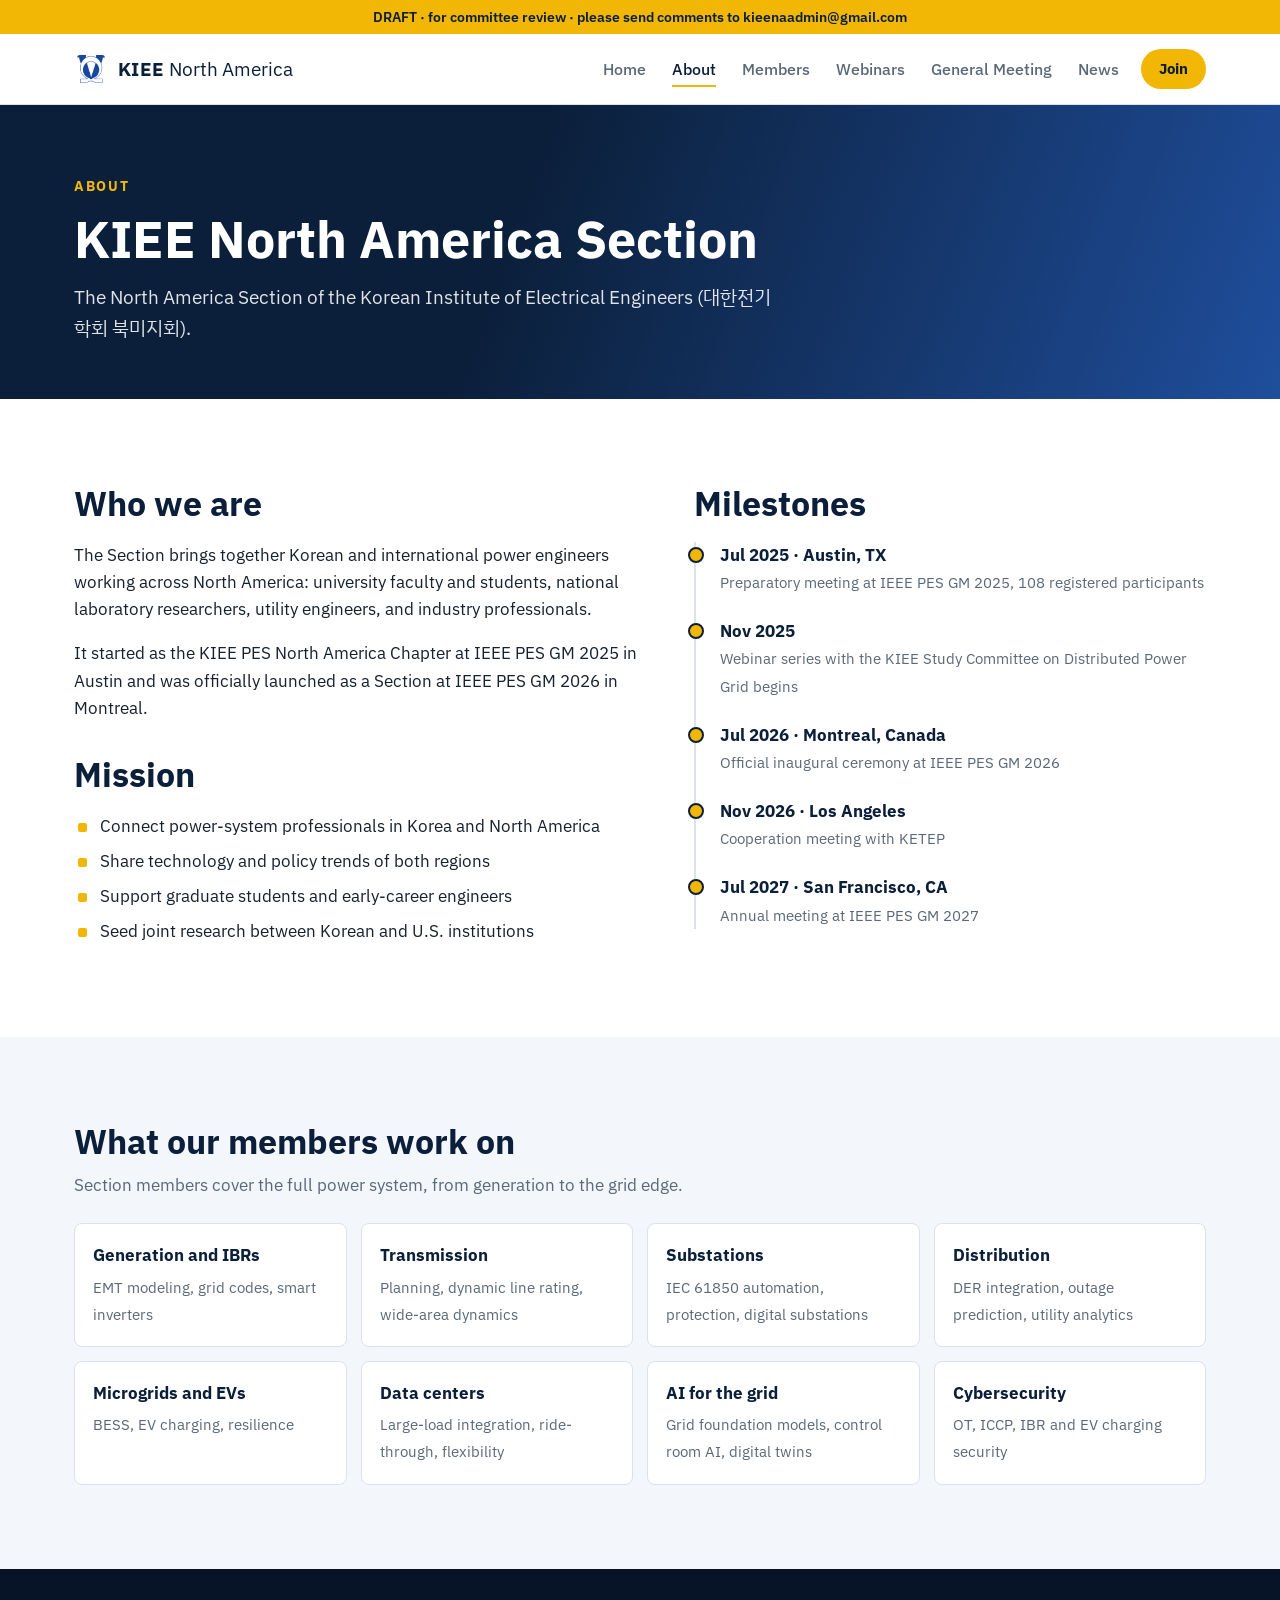
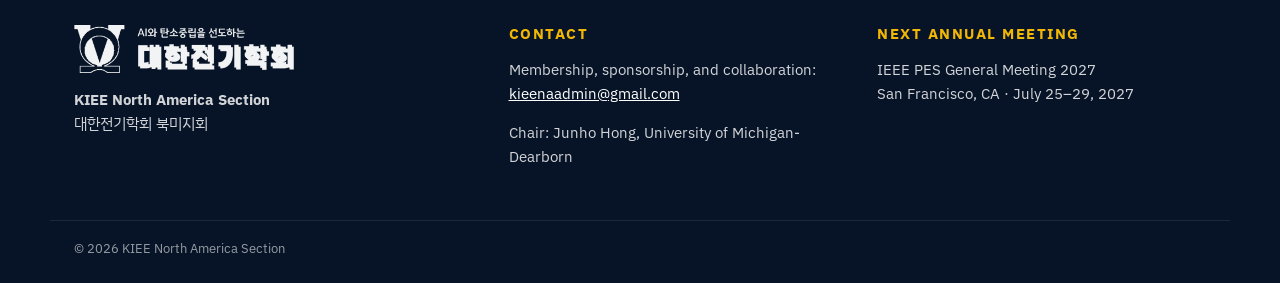
==== about.html @ 32fcebb1 "Add draft website for committee review" ====
<!DOCTYPE html>
<html lang="en">
<head>
<meta charset="utf-8">
<meta name="viewport" content="width=device-width, initial-scale=1">
<title>About · KIEE North America Section</title>
<meta name="description" content="KIEE North America Section (대한전기학회 북미지회): Korean power and energy engineers across North America.">
<link rel="icon" href="img/kiee-emblem.png">
<meta name="robots" content="noindex, nofollow">
<link rel="preconnect" href="https://fonts.googleapis.com">
<link href="https://fonts.googleapis.com/css2?family=IBM+Plex+Sans:wght@400;500;600;700&family=IBM+Plex+Sans+KR:wght@400;600;700&display=swap" rel="stylesheet">
<link rel="stylesheet" href="style.css">
</head>
<body class="">
<div class="draftbar">DRAFT · for committee review · please send comments to kieenaadmin@gmail.com</div><a class="skip" href="#main">Skip to content</a>
<header class="site" id="top"><div class="wrap bar">
  <a class="brand" href="index.html"><img src="img/kiee-emblem.png" alt=""><span><b>KIEE</b> North America</span></a>
  <button class="menu-btn" aria-expanded="false" aria-controls="nav" aria-label="Menu"><span></span><span></span><span></span></button>
  <nav id="nav" aria-label="Main"><ul><li><a href="index.html">Home</a></li><li><a href="about.html" aria-current="page">About</a></li><li><a href="members.html">Members</a></li><li><a href="webinars.html">Webinars</a></li><li><a href="meetings.html">General Meeting</a></li><li><a href="news.html">News</a></li></ul><a class="join" href="membership.html">Join</a></nav>
</div></header>
<main id="main"><section class="phero"><div class="wrap"><p class="eyebrow">About</p><h1>KIEE North America Section</h1><p class="lead">The North America Section of the Korean Institute of Electrical Engineers (대한전기학회 북미지회).</p></div></section>
<section class="sec"><div class="wrap two">
  <div>
    <h2>Who we are</h2>
    <p>The Section brings together Korean and international power engineers working across North America: university faculty and students, national laboratory researchers, utility engineers, and industry professionals.</p>
    <p>It started as the KIEE PES North America Chapter at IEEE PES GM 2025 in Austin and was officially launched as a Section at IEEE PES GM 2026 in Montreal.</p>
    <h2 style="margin-top:32px">Mission</h2>
    <ul class="check">
      <li>Connect power-system professionals in Korea and North America</li>
      <li>Share technology and policy trends of both regions</li>
      <li>Support graduate students and early-career engineers</li>
      <li>Seed joint research between Korean and U.S. institutions</li>
    </ul>
  </div>
  <div>
    <h2>Milestones</h2>
    <ol class="tl">
      <li><b>Jul 2025 · Austin, TX</b><span>Preparatory meeting at IEEE PES GM 2025, 108 registered participants</span></li>
      <li><b>Nov 2025</b><span>Webinar series with the KIEE Study Committee on Distributed Power Grid begins</span></li>
      <li><b>Jul 2026 · Montreal, Canada</b><span>Official inaugural ceremony at IEEE PES GM 2026</span></li>
      <li><b>Nov 2026 · Los Angeles</b><span>Cooperation meeting with KETEP</span></li>
      <li><b>Jul 2027 · San Francisco, CA</b><span>Annual meeting at IEEE PES GM 2027</span></li>
    </ol>
  </div>
</div></section>
<section class="sec alt"><div class="wrap">
  <h2>What our members work on</h2>
  <p class="lead2">Section members cover the full power system, from generation to the grid edge.</p>
  <ul class="areas">
    <li><b>Generation and IBRs</b><span>EMT modeling, grid codes, smart inverters</span></li>
    <li><b>Transmission</b><span>Planning, dynamic line rating, wide-area dynamics</span></li>
    <li><b>Substations</b><span>IEC 61850 automation, protection, digital substations</span></li>
    <li><b>Distribution</b><span>DER integration, outage prediction, utility analytics</span></li>
    <li><b>Microgrids and EVs</b><span>BESS, EV charging, resilience</span></li>
    <li><b>Data centers</b><span>Large-load integration, ride-through, flexibility</span></li>
    <li><b>AI for the grid</b><span>Grid foundation models, control room AI, digital twins</span></li>
    <li><b>Cybersecurity</b><span>OT, ICCP, IBR and EV charging security</span></li>
  </ul>
</div></section>
</main>
<footer class="site" id="contact"><div class="wrap fgrid">
  <div>
    <img class="flogo" src="img/kiee-logo-white.png" alt="The Korean Institute of Electrical Engineers">
    <p><b>KIEE North America Section</b><br>대한전기학회 북미지회</p>
  </div>
  <div>
    <h2>Contact</h2>
    <p>Membership, sponsorship, and collaboration:<br><a href="mailto:kieenaadmin@gmail.com">kieenaadmin@gmail.com</a></p>
    <p>Chair: Junho Hong, University of Michigan-Dearborn</p>
  </div>
  <div>
    <h2>Next annual meeting</h2>
    <p>IEEE PES General Meeting 2027<br>San Francisco, CA · July 25–29, 2027</p>
  </div>
</div><div class="wrap copy">© 2026 KIEE North America Section</div></footer>
<script>
(function(){
  var b=document.querySelector('.menu-btn'), n=document.getElementById('nav'), h=document.querySelector('header.site');
  b.addEventListener('click',function(){var o=n.classList.toggle('open');b.setAttribute('aria-expanded',o);});
  if(h.classList.contains('over')){var f=function(){h.classList.toggle('solid',window.scrollY>40);};f();window.addEventListener('scroll',f,{passive:true});}
})();
</script>
</body>
</html>
---- style.css ----
/* KIEE North America Section — navy + KIEE blue, photo-led hero (KSEA-style) */
:root{
  --navy:#0b1f3a; --blue:#1f4e9c; --accent:#f2b705; --ink:#16212e; --muted:#5a6878;
  --bg:#ffffff; --alt:#f3f6fa; --line:#dbe2ea; --map:#e5ebf2; --mapline:#b9c5d3;
  --font:"IBM Plex Sans","IBM Plex Sans KR","Segoe UI",Arial,sans-serif;
}
*{box-sizing:border-box}
html{scroll-behavior:smooth}
@media (prefers-reduced-motion:reduce){html{scroll-behavior:auto}*{transition:none!important;animation:none!important}}
body{margin:0;font-family:var(--font);color:var(--ink);background:var(--bg);font-size:17px;line-height:1.6}
img{max-width:100%;display:block}
a{color:var(--blue)}
h1,h2,h3{line-height:1.2;margin:0;text-wrap:balance}
.wrap{max-width:1180px;margin:0 auto;padding:0 24px}
.skip{position:absolute;left:-999px}.skip:focus{left:12px;top:12px;z-index:99;background:#fff;padding:8px}
:focus-visible{outline:3px solid var(--accent);outline-offset:2px}

/* header */
header.site{position:sticky;top:0;z-index:50;background:var(--bg);border-bottom:1px solid var(--line);transition:background .25s,border-color .25s}
header.site.over{position:fixed;left:0;right:0;background:transparent;border-color:transparent}
header.site.over.solid{background:rgba(11,31,58,.94);backdrop-filter:blur(6px)}
.bar{display:flex;align-items:center;gap:24px;min-height:70px}
.brand{display:flex;align-items:center;gap:10px;text-decoration:none;color:var(--navy);font-size:19px;white-space:nowrap}
.brand img{width:34px;height:34px;background:#fff;border-radius:6px;padding:3px}
.brand b{font-weight:700;letter-spacing:.02em}
#nav{display:flex;align-items:center;gap:22px;margin-left:auto}
#nav ul{display:flex;gap:26px;list-style:none;margin:0;padding:0}
#nav ul a{text-decoration:none;color:var(--muted);font-weight:500;font-size:16px;padding:6px 0;border-bottom:2px solid transparent}
#nav ul a:hover,#nav ul a[aria-current]{color:var(--navy);border-color:var(--accent)}
.join{background:var(--accent);color:var(--navy);text-decoration:none;font-weight:700;font-size:15px;padding:8px 18px;border-radius:999px}
header.over .brand,header.over #nav ul a{color:#fff}
header.over #nav ul a[aria-current]{color:#fff}
.menu-btn{display:none;margin-left:auto;background:none;border:0;padding:8px;cursor:pointer}
.menu-btn span{display:block;width:24px;height:2px;background:currentColor;margin:5px 0}
header.over .menu-btn{color:#fff}
@media (max-width:900px){
  .menu-btn{display:block}
  #nav{display:none;position:absolute;top:70px;left:0;right:0;background:var(--navy);flex-direction:column;align-items:flex-start;padding:16px 24px 24px;gap:14px}
  #nav.open{display:flex}
  #nav ul{flex-direction:column;gap:10px}
  #nav ul a{color:#fff}
}

/* hero */
.hero{position:relative;min-height:100vh;min-height:100svh;display:flex;align-items:center;color:#fff;overflow:hidden;background:var(--navy)}
.slides .slide{position:absolute;inset:0;background-size:cover;background-position:center 35%;opacity:0;transition:opacity 1.4s;transform:scale(1.04)}
.slides .slide.on{opacity:1}
.hero::after{content:"";position:absolute;inset:0;background:linear-gradient(90deg,rgba(8,22,44,.88) 0%,rgba(8,22,44,.62) 45%,rgba(8,22,44,.25) 100%)}
.hero-in{position:relative;z-index:2;padding-top:90px;padding-bottom:80px}
.kicker{font-size:15px;letter-spacing:.14em;text-transform:uppercase;font-weight:600;color:var(--accent);margin:0 0 10px}
.mega{font-size:clamp(84px,15vw,200px);font-weight:700;letter-spacing:-.03em;line-height:.9;margin:0}
.mega span{color:var(--accent);margin-left:.12em}
.tag1{font-size:clamp(24px,3.2vw,40px);font-weight:500;line-height:1.25;margin:22px 0 8px}
.hero .kr{font-size:20px;opacity:.85;margin:0}
.btns{display:flex;gap:12px;flex-wrap:wrap;margin-top:30px}
.btn{display:inline-block;background:var(--accent);color:var(--navy);font-weight:700;text-decoration:none;padding:12px 22px;border-radius:999px;font-size:16px}
.btn.ghost{background:transparent;color:#fff;box-shadow:inset 0 0 0 2px rgba(255,255,255,.8)}
.scroll{position:absolute;bottom:28px;left:50%;z-index:2;width:26px;height:42px;border:2px solid rgba(255,255,255,.7);border-radius:14px;transform:translateX(-50%)}
.scroll::after{content:"";position:absolute;left:50%;top:8px;width:4px;height:8px;margin-left:-2px;background:#fff;border-radius:2px;animation:sc 1.8s infinite}
@keyframes sc{0%{opacity:1;transform:translateY(0)}100%{opacity:0;transform:translateY(12px)}}

/* stats */
.stats{background:var(--navy);color:#fff}
.sgrid{display:grid;grid-template-columns:repeat(4,1fr);gap:0}
.sgrid div{padding:38px 20px;border-left:1px solid rgba(255,255,255,.15)}
.sgrid div:first-child{border-left:0}
.sgrid b{display:block;font-size:44px;color:var(--accent);font-variant-numeric:tabular-nums;line-height:1.1}
.sgrid span{font-size:15px;opacity:.85}
@media (max-width:800px){.sgrid{grid-template-columns:1fr 1fr}.sgrid div{border-left:0;border-top:1px solid rgba(255,255,255,.15)}}

/* sections */
.sec{padding:84px 0}
.sec.alt{background:var(--alt)}
.eyebrow{font-size:14px;font-weight:700;letter-spacing:.12em;text-transform:uppercase;color:var(--blue);margin:0 0 10px}
.sec h2{font-size:34px;color:var(--navy);margin-bottom:18px}
.two{display:grid;grid-template-columns:1.1fr 1fr;gap:56px;align-items:start}
@media (max-width:860px){.two{grid-template-columns:1fr;gap:36px}}
.more{font-weight:600;text-decoration:none}
.more::after{content:" →"}
.pillars{list-style:none;margin:0;padding:0;display:grid;grid-template-columns:1fr 1fr;gap:14px}
.pillars li{background:var(--alt);border-top:4px solid var(--accent);padding:20px;border-radius:6px}
.pillars b{display:block;font-size:20px;color:var(--navy);margin-bottom:4px}
.pillars span{font-size:15px;color:var(--muted)}
.sechead{display:flex;justify-content:space-between;align-items:end;gap:20px;margin-bottom:10px}

/* news */
.newslist{list-style:none;margin:0;padding:0;border-top:1px solid var(--line)}
.news a{display:grid;grid-template-columns:96px 1fr;gap:24px;padding:22px 8px;border-bottom:1px solid var(--line);text-decoration:none;color:inherit;transition:background .15s}
.news a:hover{background:rgba(31,78,156,.05)}
.news time{text-align:center;color:var(--navy)}
.news time b{display:block;font-size:38px;line-height:1;font-variant-numeric:tabular-nums}
.news time span{font-size:13px;color:var(--muted)}
.news h3{font-size:20px;color:var(--navy);margin:6px 0 4px}
.news p{margin:0;color:var(--muted);font-size:15px;max-width:80ch}
.tag{display:inline-block;font-size:12px;font-weight:700;letter-spacing:.04em;text-transform:uppercase;color:var(--blue);background:rgba(31,78,156,.09);padding:3px 9px;border-radius:4px}
.tag.gold{background:var(--accent);color:var(--navy)}
@media (max-width:560px){.news a{grid-template-columns:64px 1fr;gap:14px}.news time b{font-size:28px}}

/* next */
.next{background:linear-gradient(110deg,var(--navy),var(--blue));color:#fff;padding:56px 0}
.nextin{display:flex;justify-content:space-between;align-items:center;gap:24px;flex-wrap:wrap}
.next .eyebrow{color:var(--accent)}
.next h2{font-size:32px;margin-bottom:6px}
.next p{margin:0;opacity:.9}

/* page hero */
.phero{background:var(--navy);color:#fff;padding:70px 0 56px;background-image:linear-gradient(110deg,var(--navy) 40%,var(--blue))}
.phero .eyebrow{color:var(--accent)}
.phero h1{font-size:clamp(34px,5vw,52px)}
.phero .lead{font-size:19px;opacity:.88;max-width:64ch;margin:12px 0 0}
.lead2{color:var(--muted);margin-top:-8px}

ul.check{padding-left:0;list-style:none;margin:0}
ul.check li{position:relative;padding-left:26px;margin:8px 0}
ul.check li::before{content:"";position:absolute;left:4px;top:.6em;width:9px;height:9px;background:var(--accent);border-radius:2px}
.tl{list-style:none;margin:0;padding:0 0 0 24px;border-left:2px solid var(--line)}
.tl li{position:relative;margin:0 0 22px}
.tl li::before{content:"";position:absolute;left:-32px;top:5px;width:12px;height:12px;border-radius:50%;background:var(--accent);border:2px solid var(--navy)}
.tl b{display:block;color:var(--navy)}
.tl span{color:var(--muted);font-size:15px}
.areas{list-style:none;margin:24px 0 0;padding:0;display:grid;grid-template-columns:repeat(4,1fr);gap:14px}
.areas li{background:#fff;border:1px solid var(--line);border-radius:8px;padding:18px}
.areas b{display:block;color:var(--navy);margin-bottom:4px}
.areas span{font-size:15px;color:var(--muted)}
@media (max-width:900px){.areas{grid-template-columns:1fr 1fr}}

/* members */
.mapbox{position:relative;background:var(--alt);border:1px solid var(--line);border-radius:12px;padding:10px}
.mapbox svg{width:100%;height:auto;display:block}
.states{fill:var(--map);stroke:var(--mapline);stroke-width:.8}
.dot{cursor:pointer;outline:none}
.dot .pin{fill:var(--accent);stroke:var(--navy);stroke-width:2.5;transition:r .15s}
.dot .halo{fill:var(--accent);opacity:0;transition:opacity .15s}
.dot .lbl{font:600 13px var(--font);fill:var(--navy);paint-order:stroke;stroke:var(--alt);stroke-width:4px}
.dot:hover .halo,.dot:focus-visible .halo,.dot.on .halo{opacity:.4}
.dot:hover .pin,.dot.on .pin{r:11}
.pop{position:absolute;width:310px;background:#fff;border-radius:10px;border-top:4px solid var(--accent);box-shadow:0 12px 32px rgba(8,22,44,.2);padding:16px;z-index:5;opacity:0;visibility:hidden;transition:opacity .15s;pointer-events:none;font-size:14px;line-height:1.45}
.pop.show{opacity:1;visibility:visible;pointer-events:auto}
.pop.right{margin-left:24px}.pop.left{transform:translateX(calc(-100% - 24px))}
.pop.down{margin-top:-30px}.pop.up{translate:0 calc(-100% + 30px)}
.ph{display:flex;gap:12px;align-items:center;margin-bottom:10px}
.ph img{width:74px;height:74px;border-radius:50%;object-fit:cover;flex:none}
.ph b{display:block;font-size:17px;color:var(--navy)}
.ph span{display:block;color:var(--muted)}
.ph .o{color:var(--ink);font-weight:600}.ph .l{font-size:13px}
.pop ul{margin:0;padding-left:18px}.pop li{margin:3px 0}
.pos{display:inline-block;font-size:12px;font-weight:700;text-transform:uppercase;letter-spacing:.05em;background:var(--accent);color:var(--navy);padding:1px 8px;border-radius:4px;margin:2px 0}
.ph .pos{display:inline-block;color:var(--navy)}
@media (max-width:640px){.pop{position:fixed;left:16px!important;right:16px;top:auto!important;bottom:16px;width:auto;transform:none!important;translate:none!important;margin:0!important}}
.people{list-style:none;margin:48px 0 0;padding:0;display:grid;grid-template-columns:repeat(4,1fr);gap:34px 24px}
@media (max-width:960px){.people{grid-template-columns:repeat(3,1fr)}}
@media (max-width:680px){.people{grid-template-columns:1fr 1fr}}
.person{text-align:center;padding:10px 8px;border-radius:12px;transition:background .15s}
.person.hl,.person:hover{background:var(--alt)}
.person img{width:150px;height:150px;border-radius:50%;object-fit:cover;margin:0 auto 14px;border:4px solid #fff;box-shadow:0 0 0 2px var(--line)}
.person.hl img{box-shadow:0 0 0 3px var(--accent)}
.person h3{font-size:19px;color:var(--navy)}
.person p{margin:2px 0;font-size:14px}
.person .r{color:var(--muted)}.person .o{font-weight:600}.person .l{color:var(--muted);font-size:13px}
.person details{margin-top:8px;font-size:14px;text-align:left}
.person summary{cursor:pointer;color:var(--blue);font-weight:600;text-align:center;list-style:none}
.person summary::-webkit-details-marker{display:none}
.person summary::after{content:" +"}
.person details[open] summary::after{content:" −"}
.person details ul{padding-left:18px;margin:8px 0 0}
.mini{list-style:none;margin:0;padding:0;display:grid;gap:12px}
.mini li{display:flex;align-items:center;gap:14px;background:#fff;border:1px solid var(--line);border-radius:10px;padding:14px}
.ini{width:52px;height:52px;border-radius:50%;background:var(--navy);color:var(--accent);display:grid;place-items:center;font-weight:700;flex:none}
.mini b{display:block;color:var(--navy)}.mini span{color:var(--muted);font-size:15px}

/* webinars */
.web{display:grid;grid-template-columns:200px 1fr;gap:36px;padding:40px 0;border-bottom:1px solid var(--line);scroll-margin-top:90px}
.web:first-child{padding-top:0}
.wmeta{border-left:4px solid var(--accent);padding-left:16px}
.wmeta .no{display:block;font-size:13px;font-weight:700;text-transform:uppercase;letter-spacing:.08em;color:var(--blue)}
.wmeta time{display:block;font-size:22px;font-weight:700;color:var(--navy);margin-top:4px}
.wmeta .kst{font-size:13px;color:var(--muted)}
.web h2{font-size:26px!important;margin-bottom:8px!important}
.spk{margin:0 0 12px;color:var(--muted)}.spk b{color:var(--ink)}
@media (max-width:700px){.web{grid-template-columns:1fr;gap:14px}}

/* meetings */
.gm{display:grid;grid-template-columns:1.25fr 1fr;gap:40px;align-items:start;padding:44px 0;border-bottom:1px solid var(--line);scroll-margin-top:90px}
.gm img{border-radius:10px}
.gm.upcoming{grid-template-columns:1fr;background:var(--alt);border:0;border-left:6px solid var(--accent);border-radius:10px;padding:28px 32px;margin-bottom:12px}
.gm h2{font-size:28px!important;margin:10px 0 12px!important}
.facts{display:grid;grid-template-columns:100px 1fr;gap:6px 14px;margin:0 0 14px;font-size:16px}
.facts dt{font-weight:700;color:var(--navy)}.facts dd{margin:0}
@media (max-width:860px){.gm{grid-template-columns:1fr;gap:20px}}

/* footer */
footer.site{background:#071427;color:rgba(255,255,255,.82);padding:56px 0 24px;font-size:15px}
.fgrid{display:grid;grid-template-columns:1.2fr 1fr 1fr;gap:40px}
footer.site h2{font-size:15px;text-transform:uppercase;letter-spacing:.1em;color:var(--accent);margin-bottom:12px}
footer.site a{color:#fff}
.flogo{width:220px;margin-bottom:14px;opacity:.95}
.copy{margin-top:36px;padding-top:18px;border-top:1px solid rgba(255,255,255,.12);font-size:13px;opacity:.7}
@media (max-width:800px){.fgrid{grid-template-columns:1fr}}
.draftbar{position:relative;z-index:60;background:var(--accent);color:var(--navy);text-align:center;font-size:14px;font-weight:600;padding:6px 16px}
body.has-hero .draftbar{position:fixed;top:0;left:0;right:0}
body.has-hero header.site.over{top:33px}

/* membership */
.tiers{display:grid;gap:18px;margin-top:8px}
.tiers.t3{grid-template-columns:repeat(3,1fr)}
.tiers.t4{grid-template-columns:repeat(4,1fr)}
@media (max-width:900px){.tiers.t3,.tiers.t4{grid-template-columns:1fr 1fr}}
@media (max-width:560px){.tiers.t3,.tiers.t4{grid-template-columns:1fr}}
.tier{background:#fff;border:1px solid var(--line);border-radius:12px;padding:26px 22px}
.tier.top{border:2px solid var(--accent);box-shadow:0 10px 26px rgba(8,22,44,.08)}
.tier h3{font-size:20px;color:var(--navy)}
.tier .amt{font-size:36px;font-weight:700;color:var(--navy);margin:6px 0 14px;font-variant-numeric:tabular-nums}
.tier .amt small{font-size:15px;font-weight:500;color:var(--muted)}
.tier ul.check li{font-size:15px}
.note{color:var(--muted);font-size:15px;margin-top:10px}
.areas.a3{grid-template-columns:repeat(3,1fr)}
@media (max-width:900px){.areas.a3{grid-template-columns:1fr}}
.logos{list-style:none;margin:0;padding:0;display:flex;flex-wrap:wrap;gap:10px}
.logos li{background:var(--alt);border:1px solid var(--line);border-radius:8px;padding:12px 16px;font-weight:600;color:var(--navy)}
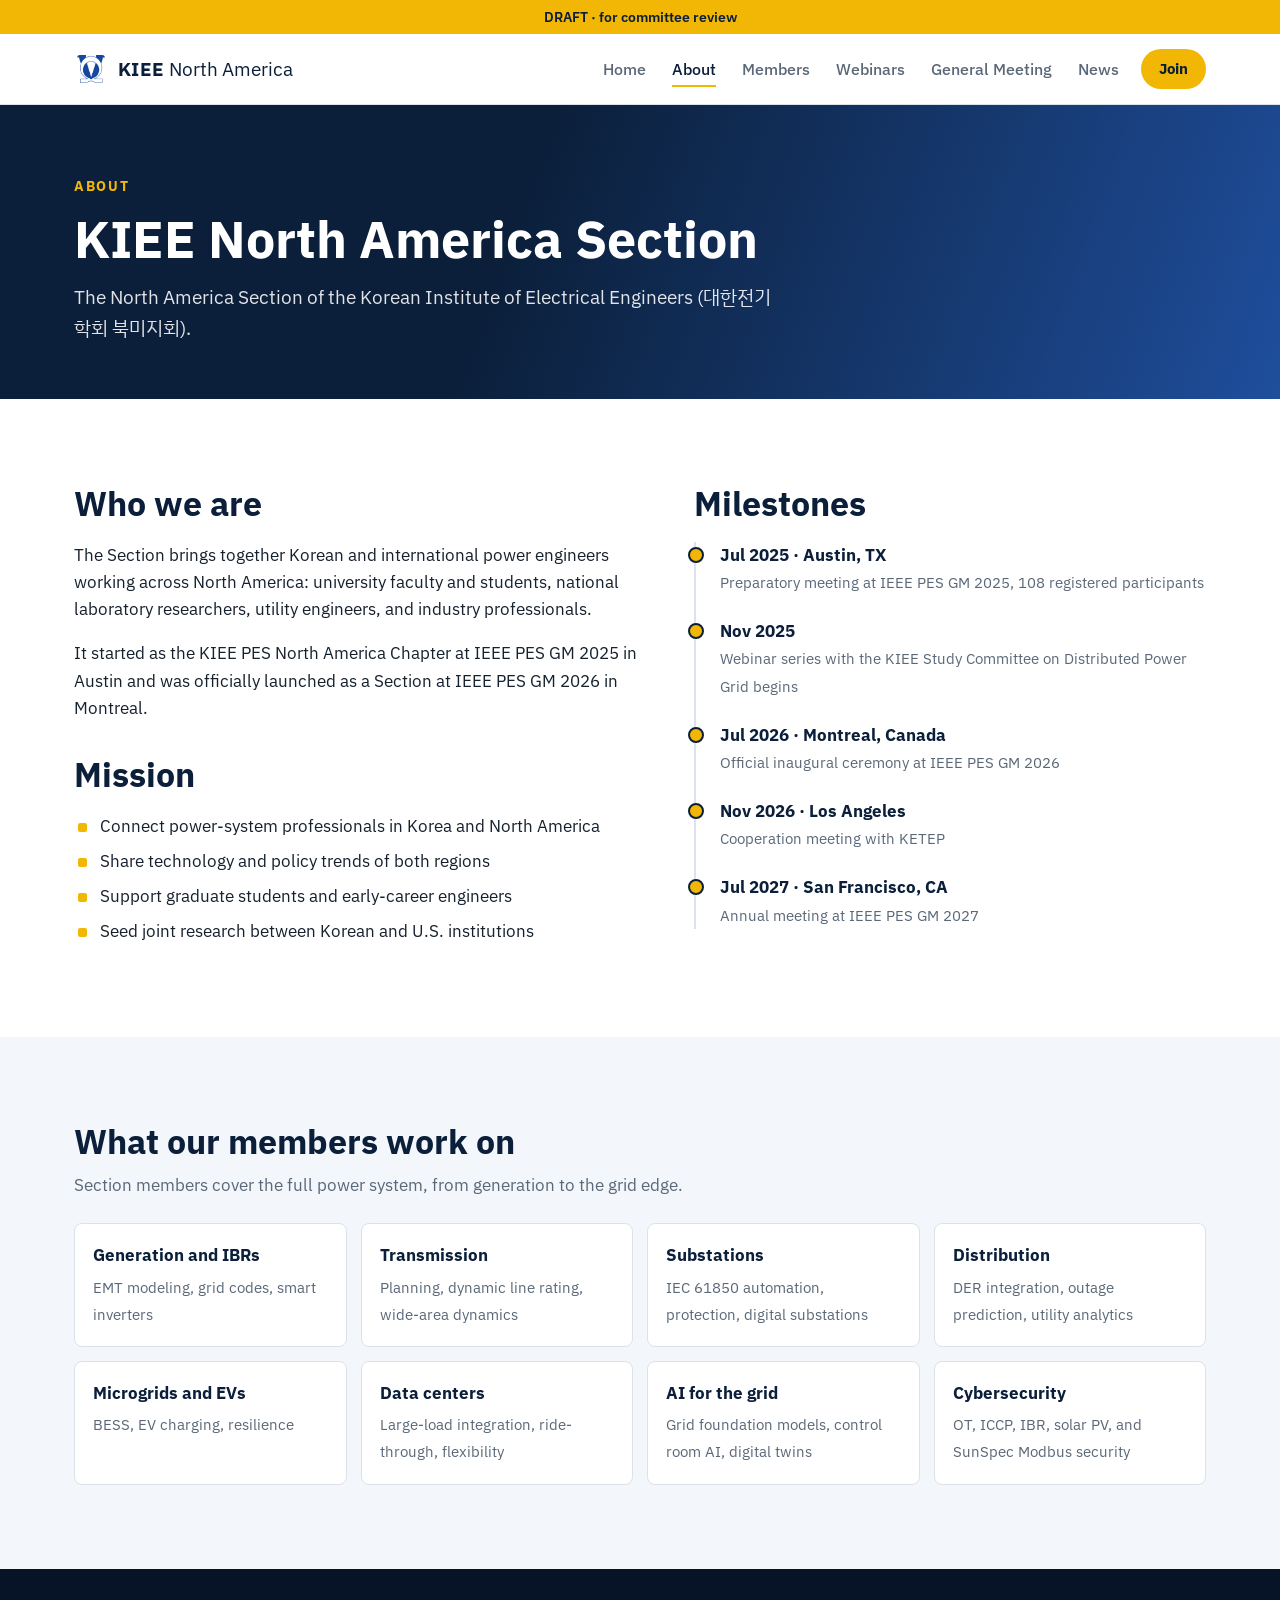
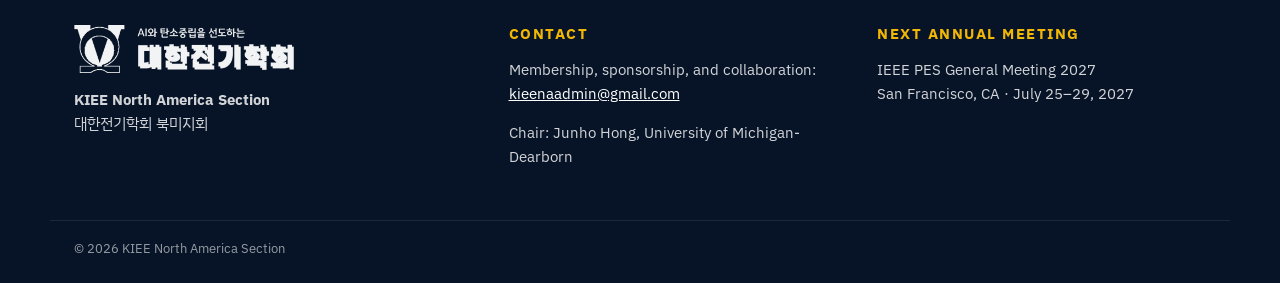
==== commit bbb0b3db: "Update about.html" ====
--- a/about.html
+++ b/about.html
@@ -54,7 +54,7 @@
     <li><b>Microgrids and EVs</b><span>BESS, EV charging, resilience</span></li>
     <li><b>Data centers</b><span>Large-load integration, ride-through, flexibility</span></li>
     <li><b>AI for the grid</b><span>Grid foundation models, control room AI, digital twins</span></li>
-    <li><b>Cybersecurity</b><span>OT, ICCP, IBR and EV charging security</span></li>
+    <li><b>Cybersecurity</b><span>OT, ICCP, IBR, solar PV, and SunSpec Modbus security</span></li>
   </ul>
 </div></section>
 </main>
@@ -81,4 +81,4 @@
 })();
 </script>
 </body>
-</html>+</html>
--- a/style.css
+++ b/style.css
@@ -144,7 +144,7 @@
 .ph span{display:block;color:var(--muted)}
 .ph .o{color:var(--ink);font-weight:600}.ph .l{font-size:13px}
 .pop ul{margin:0;padding-left:18px}.pop li{margin:3px 0}
-.pos{display:inline-block;font-size:12px;font-weight:700;text-transform:uppercase;letter-spacing:.05em;background:var(--accent);color:var(--navy);padding:1px 8px;border-radius:4px;margin:2px 0}
+.pos{display:block;font-size:14px;font-weight:700;line-height:1.35;color:var(--blue);margin:3px 0 4px}
 .ph .pos{display:inline-block;color:var(--navy)}
 @media (max-width:640px){.pop{position:fixed;left:16px!important;right:16px;top:auto!important;bottom:16px;width:auto;transform:none!important;translate:none!important;margin:0!important}}
 .people{list-style:none;margin:48px 0 0;padding:0;display:grid;grid-template-columns:repeat(4,1fr);gap:34px 24px}
@@ -217,3 +217,15 @@
 @media (max-width:900px){.areas.a3{grid-template-columns:1fr}}
 .logos{list-style:none;margin:0;padding:0;display:flex;flex-wrap:wrap;gap:10px}
 .logos li{background:var(--alt);border:1px solid var(--line);border-radius:8px;padding:12px 16px;font-weight:600;color:var(--navy)}
+
+.draftbar{font-size:0}.draftbar::before{content:"DRAFT \00B7  for committee review";font-size:14px}
+#m-hong{order:-2}#m-tkim{order:-1}
+.home{display:inline-grid;place-items:center;width:26px;height:26px;border-radius:50%;background:var(--alt);vertical-align:-4px;margin-left:4px;transition:background .15s}
+.home svg{width:16px;height:16px;fill:none;stroke:var(--blue);stroke-width:2;stroke-linecap:round;stroke-linejoin:round}
+.home:hover,.home:focus-visible{background:var(--accent)}
+.home:hover svg{stroke:var(--navy)}
+.person.hl .home{background:#fff}
+.tiers.t2{grid-template-columns:repeat(2,1fr);max-width:820px}
+@media (max-width:560px){.tiers.t2{grid-template-columns:1fr}}
+.sec.adv{padding:44px 0}
+.advisors{margin:0;font-size:18px;font-weight:600;color:var(--navy)}
